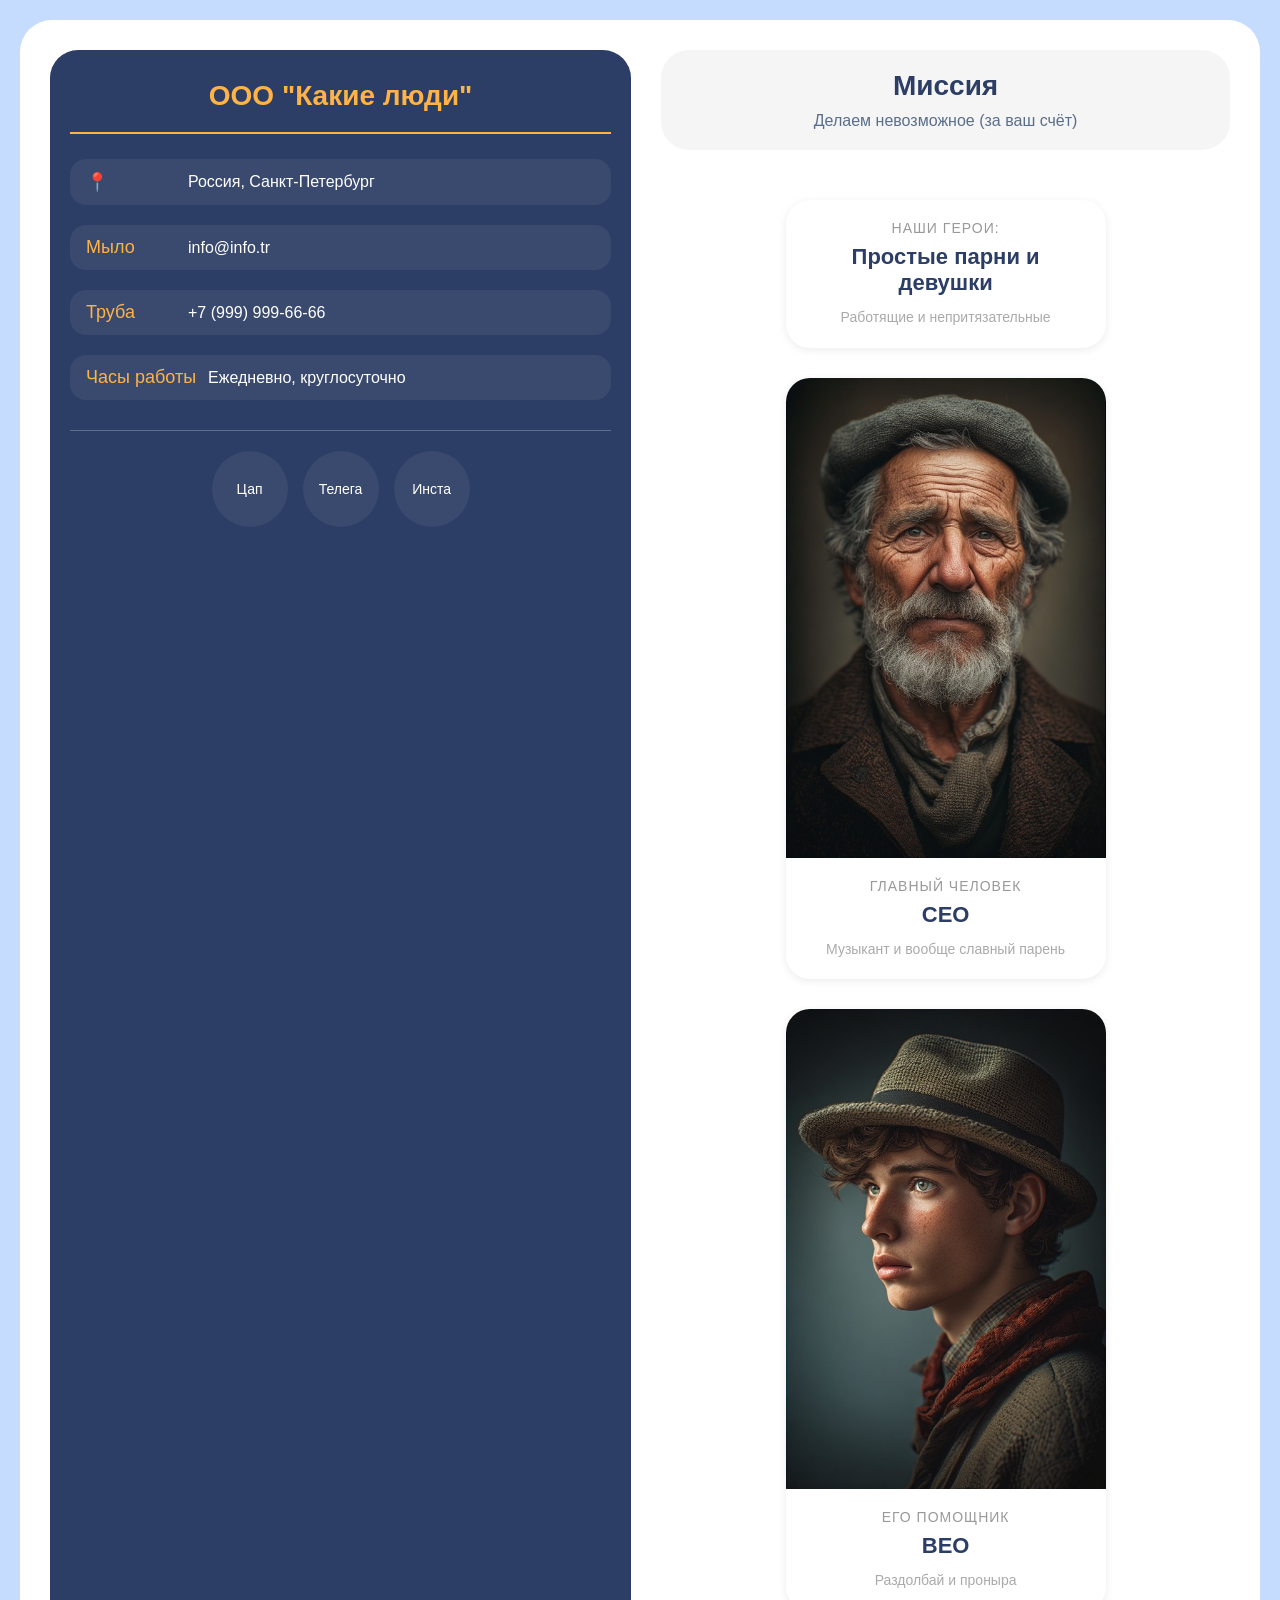
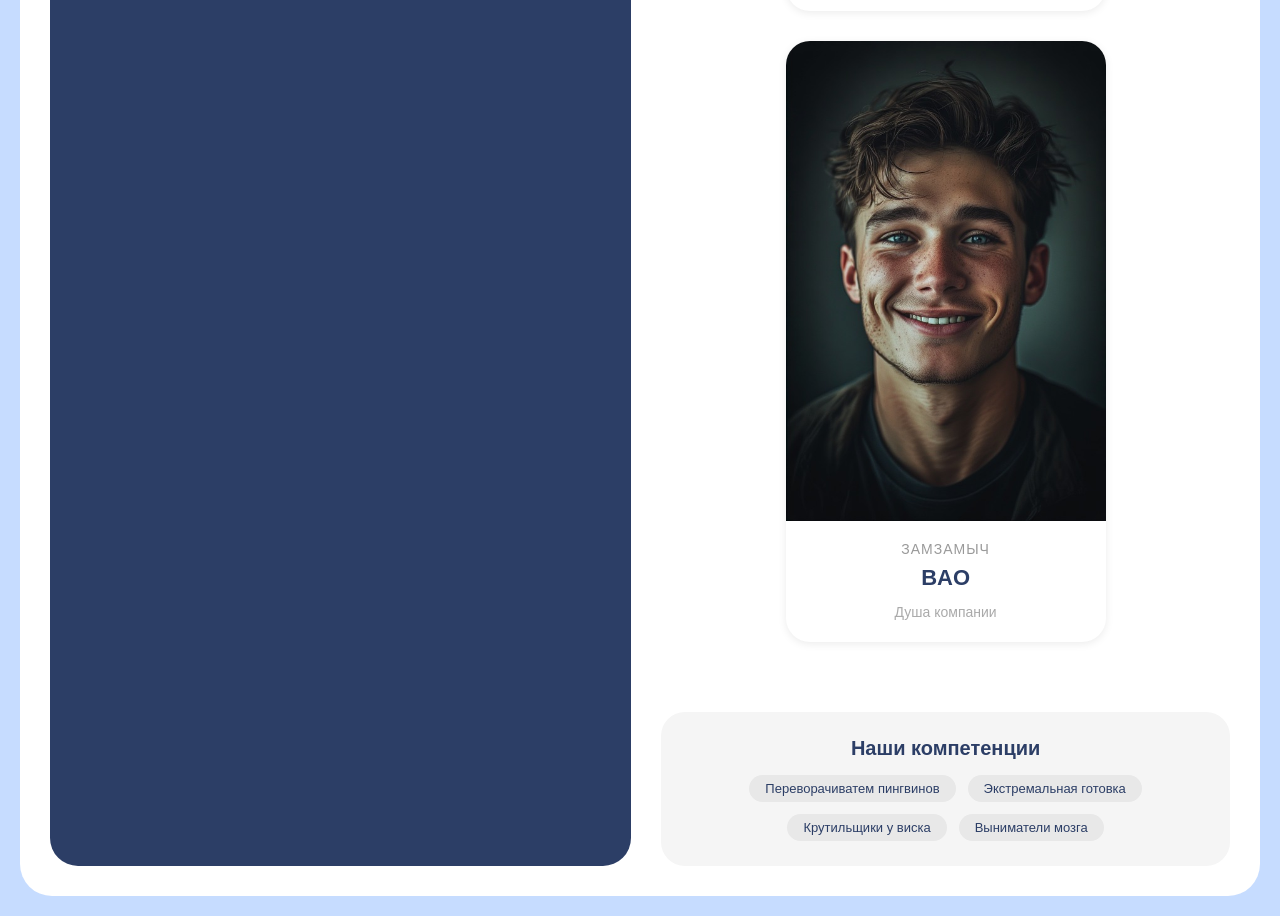
==== index.html @ 9b80a023 "first commit" ====
<!DOCTYPE html>
<html lang="ru">
  <head>
    <meta charset="UTF-8" />
    <meta name="viewport" content="width=device-width, initial-scale=1.0" />
    <title>Мой первый сайт</title>
    <link rel="stylesheet" href="style.css" />
  </head>
  <body>
    <div class="main">
      
      <div class="sidebar">
        <div class="sidebar-brand">
          <h2>ООО "Какие люди"</h2>
        </div>

        <div class="sidebar-item">
          <span class="sidebar-icon">📍</span>
          <span class="sidebar-text">Россия, Санкт-Петербург</span>
        </div>

        <div class="sidebar-item">
          <span class="sidebar-icon">Мыло</span>
          <span class="sidebar-text"> info@info.tr</span>
        </div>

        <div class="sidebar-item">
          <span class="sidebar-icon">Труба</span>
          <span class="sidebar-text">+7 (999) 999-66-66</span>
        </div>

        <div class="sidebar-item">
          <span class="sidebar-icon">Часы работы</span>
          <span class="sidebar-text">Ежедневно, круглосуточно</span>
        </div>

        <div class="sidebar-social">
          <div class="social-circle">Цап</div>
          <div class="social-circle">Телега</div>
          <div class="social-circle">Инста</div>
          
        </div>
      </div>

      
      <div class="main-content">
        <div class="welcome-text">
          <h1>Миссия</h1>
          <p>
            Делаем невозможное (за ваш счёт)
          </p>
        </div>
        
        <div class="card">
            
            <div class="card-text-field">
              <p class="card-text">Наши герои:</p>
              <p class="card-main-text">Простые парни и девушки</p>
              <div class="card-description">Работящие и непритязательные
            </div>
            </div>
          </div>
        
        <div class="card">
          <img
            class="card-img"
            src="./CEO.jpeg"
            
          />
          <div class="card-text-field">
            <p class="card-text">Главный человек</p>
            <p class="card-main-text">СЕО</p>
            <div class="card-description">
             Музыкант и вообще славный парень
            </div>
          </div>
        </div>

        
        <div class="card">
          <img
            class="card-img"
            src="./BEO.jpeg"
            
          />
          <div class="card-text-field">
            <p class="card-text">Его помощник</p>
            <p class="card-main-text">BEO</p>
            <div class="card-description">
              Раздолбай и проныра
            </div>
          </div>
        </div>

        
        <div class="card">
          <img
            class="card-img"
            src="./BAO.jpeg"
            
          />
          <div class="card-text-field">
            <p class="card-text">Замзамыч</p>
            <p class="card-main-text">BAO</p>
            <div class="card-description">
              Душа компании
            </div>
          </div>
        </div>

        
        <div class="skills-banner">
          <div class="skills-title">Наши компетенции</div>
          <div class="skills-list">
            <span class="skill-tag">Переворачиватем пингвинов</span>
            <span class="skill-tag">Экстремальная готовка</span>
            <span class="skill-tag">Крутильщики у виска</span>
            <span class="skill-tag">Выниматели мозга</span>
            
          </div>
          
        </div>
      </div>
    </div>
  </body>
</html>
---- style.css ----
body {
    background-color: #C6DCFF;
    font: 24px "calibri", "Segoe UI", sans-serif;
    font-weight: bold;
    margin: 0;
    min-height: 100vh;
    padding: 20px;
    box-sizing: border-box;
  }
  
  /* Основной контейнер */
  .main {
    display: flex;
    justify-content: space-between;
    gap: 30px;
    max-width: 1400px;
    margin: 0 auto;
    background-color: #FFFFFF;
    border-radius: 32px;
    padding: 30px;
  }
  
  /* Боковая панель */
  .sidebar {
    flex-grow: 1;
    background-color: #2C3E66;
    border-radius: 28px;
    padding: 30px 20px;
    color: #FFFFFF;
  }
  
  .sidebar-brand {
    text-align: center;
    padding-bottom: 20px;
    border-bottom: 2px solid #FFB347;
    margin-bottom: 25px;
  }
  
  .sidebar-brand h2 {
    font-size: 28px;
    margin: 0;
    font-weight: bold;
    color: #FFB347;
  }
  
  .sidebar-item {
    margin: 20px 0;
    padding: 12px 16px;
    background-color: #3A4A6E;
    border-radius: 16px;
    display: flex;
    align-items: center;
    gap: 12px;
  }
  
  .sidebar-icon {
    font-size: 18px;
    font-weight: normal;
    min-width: 90px;
    color: #FFB347;
  }
  
  .sidebar-text {
    font-size: 16px;
    font-weight: normal;
    color: #FFFFFF;
  }
  
  .sidebar-social {
    display: flex;
    justify-content: center;
    gap: 15px;
    margin-top: 30px;
    padding-top: 20px;
    border-top: 1px solid #5A6E8A;
  }
  
  .social-circle {
    width: 60px;
    height: 60px;
    background-color: #3A4A6E;
    border-radius: 50%;
    display: flex;
    align-items: center;
    justify-content: center;
    font-size: 14px;
    font-weight: normal;
    color: #FFFFFF;
    text-align: center;
    padding: 8px;
  }
  
  /* Основной контент */
  .main-content {
    display: flex;
    justify-content: center;
    align-items: flex-start;
    flex-wrap: wrap;
    gap: 30px;
    flex: 3;
  }
  
  /* Приветственный текст */
  .welcome-text {
    background-color: #F5F5F5;
    border-radius: 28px;
    padding: 20px;
    margin-bottom: 20px;
    text-align: center;
    width: 100%;
  }
  
  .welcome-text h1 {
    font-size: 28px;
    color: #2C3E66;
    margin: 0 0 10px 0;
    font-weight: bold;
  }
  
  .welcome-text p {
    font-size: 16px;
    color: #5A6E8A;
    font-weight: normal;
    margin: 0;
  }
  
  /* Карточки */
  .card {
    background-color: #FFFFFF;
    width: 320px;
    display: flex;
    flex-direction: column;
    border-radius: 24px;
    box-shadow: 0 2px 8px rgba(0, 0, 0, 0.08);
    overflow: hidden;
  }
  
  .card-img {
    width: 100%;
    height: auto;
    aspect-ratio: 512 / 768;
    object-fit: cover;
    display: block;
  }
  
  .card-text-field {
    padding: 20px;
    display: flex;
    flex-direction: column;
    align-items: center;
    gap: 8px;
  }
  
  .card-text {
    margin: 0;
    font-size: 14px;
    color: #999999;
    font-weight: normal;
    text-transform: uppercase;
    letter-spacing: 1px;
  }
  
  .card-main-text {
    margin: 0;
    font-size: 22px;
    font-weight: bold;
    text-align: center;
    color: #2C3E66;
  }
  
  .card-description {
    font-size: 14px;
    color: #AAAAAA;
    text-align: center;
    margin-top: 4px;
    font-weight: normal;
    line-height: 1.4;
  }
  
  /* Блок с навыками */
  .skills-banner {
    margin-top: 40px;
    padding: 25px;
    background-color: #F5F5F5;
    border-radius: 24px;
    text-align: center;
    width: 100%;
  }
  
  .skills-title {
    font-size: 20px;
    font-weight: bold;
    color: #2C3E66;
    margin-bottom: 15px;
  }
  
  .skills-list {
    display: flex;
    flex-wrap: wrap;
    justify-content: center;
    gap: 12px;
  }
  
  .skill-tag {
    background-color: #E8E8E8;
    padding: 6px 16px;
    border-radius: 20px;
    font-size: 13px;
    font-weight: normal;
    color: #2C3E66;
  }
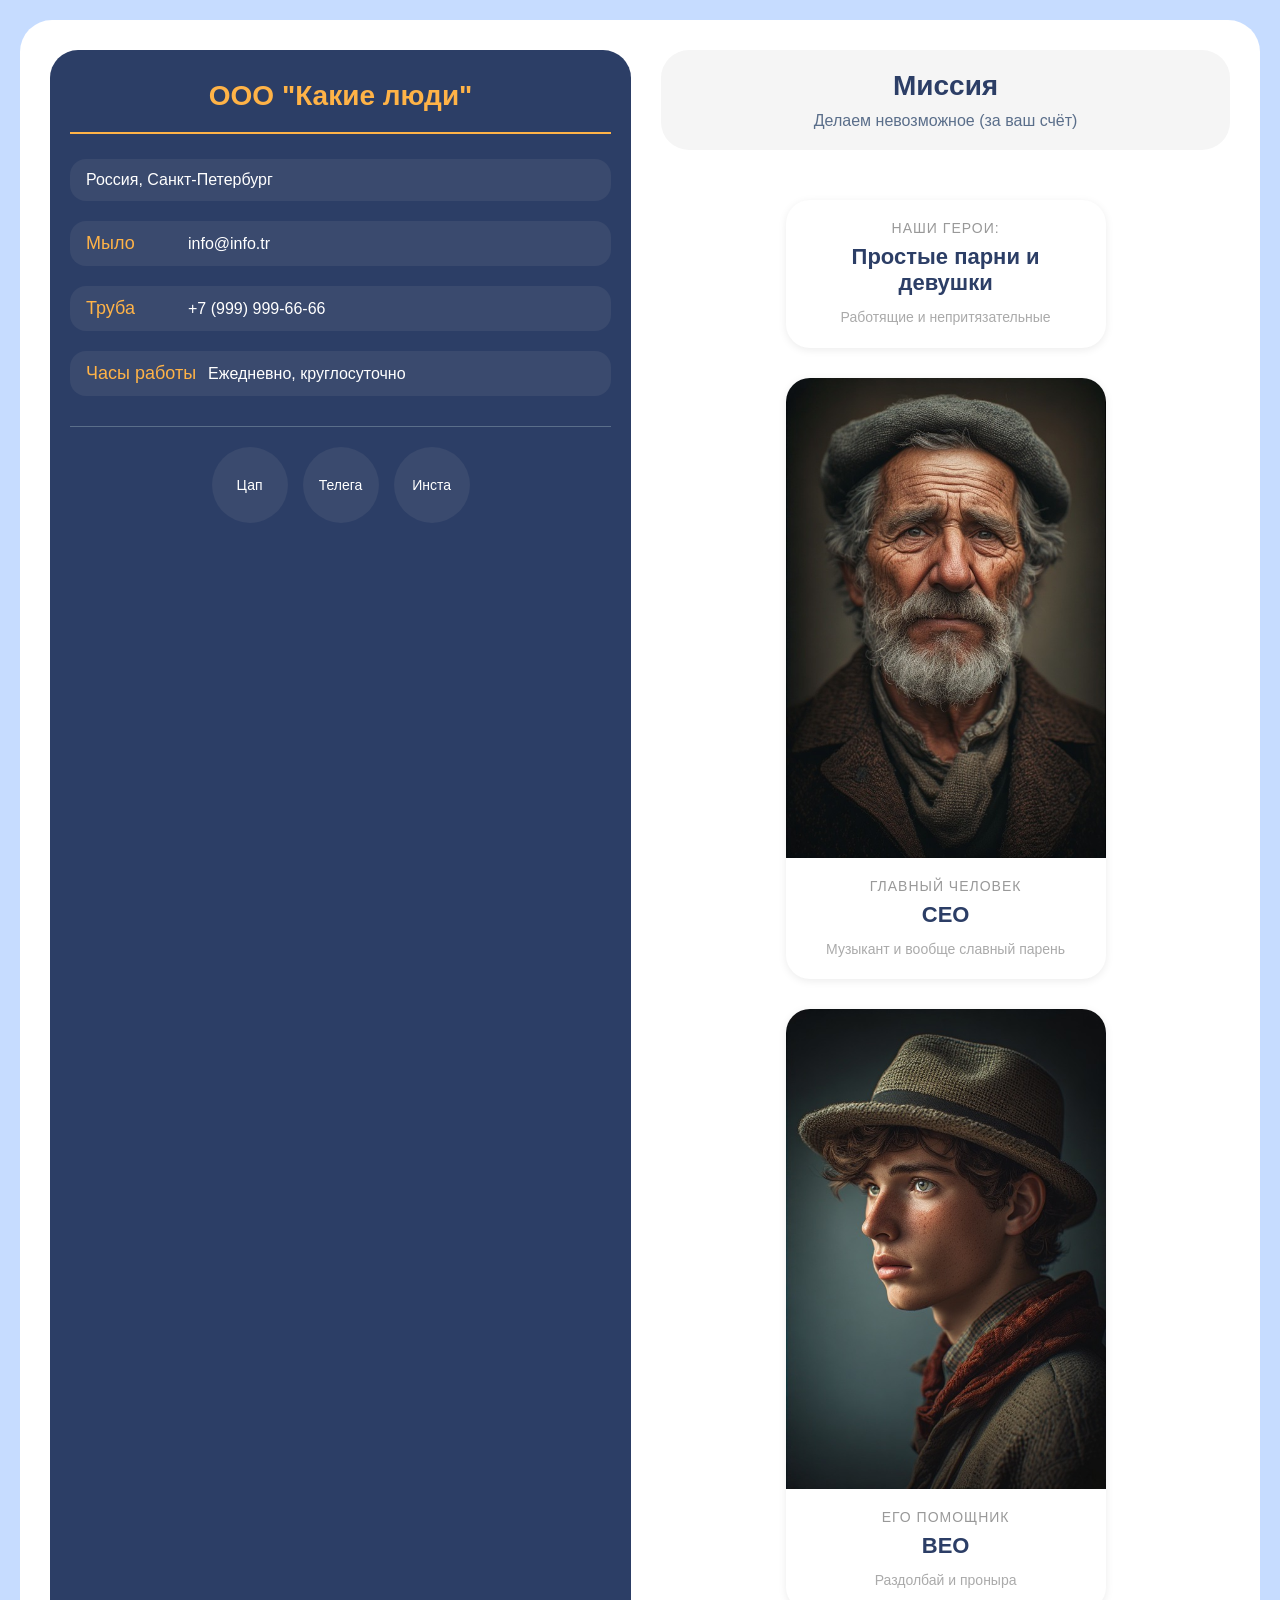
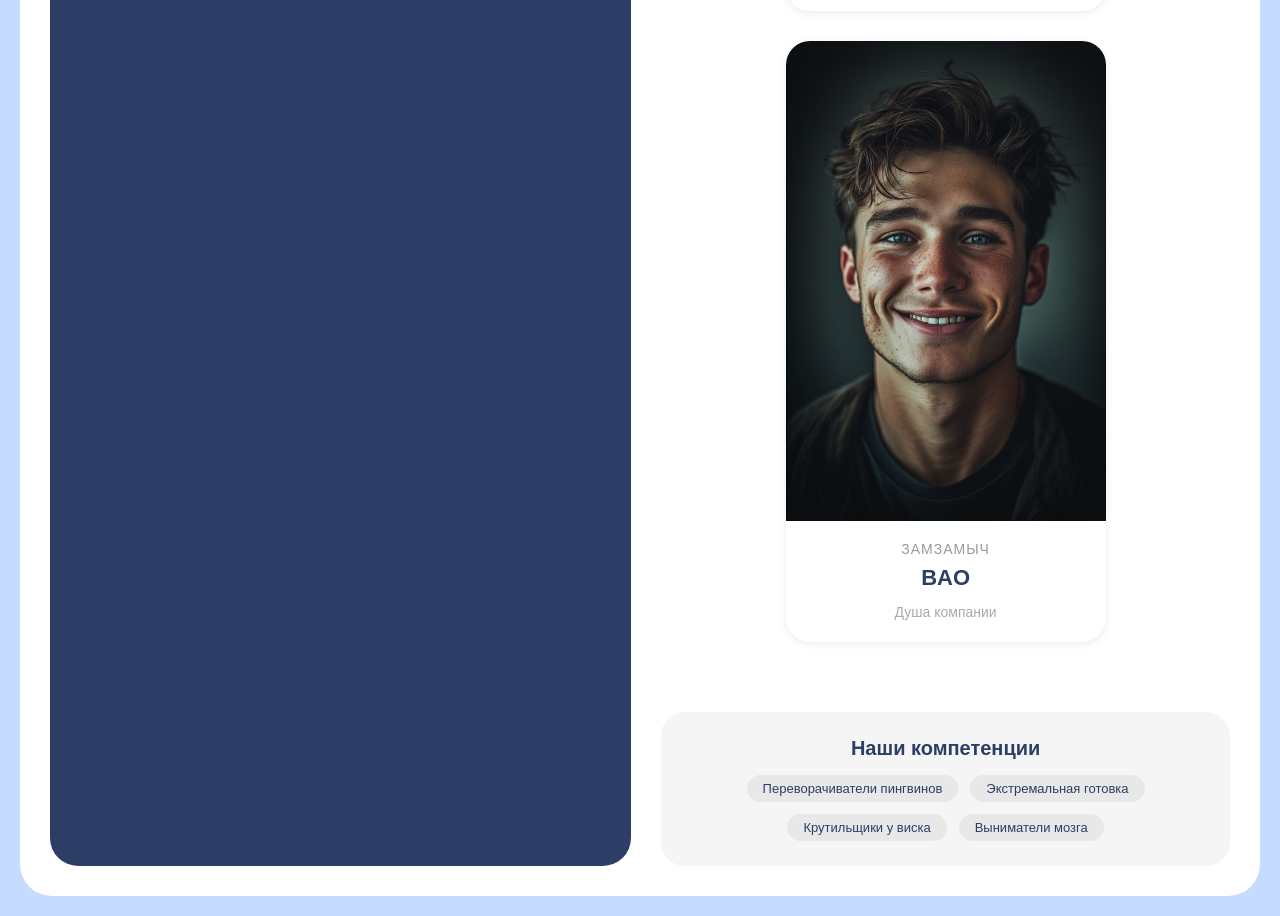
==== commit 33d0e554: "Correct some mistakes" ====
--- a/index.html
+++ b/index.html
@@ -15,7 +15,7 @@
         </div>
 
         <div class="sidebar-item">
-          <span class="sidebar-icon">📍</span>
+          
           <span class="sidebar-text">Россия, Санкт-Петербург</span>
         </div>
 
@@ -112,7 +112,7 @@
         <div class="skills-banner">
           <div class="skills-title">Наши компетенции</div>
           <div class="skills-list">
-            <span class="skill-tag">Переворачиватем пингвинов</span>
+            <span class="skill-tag">Переворачиватели пингвинов</span>
             <span class="skill-tag">Экстремальная готовка</span>
             <span class="skill-tag">Крутильщики у виска</span>
             <span class="skill-tag">Выниматели мозга</span>
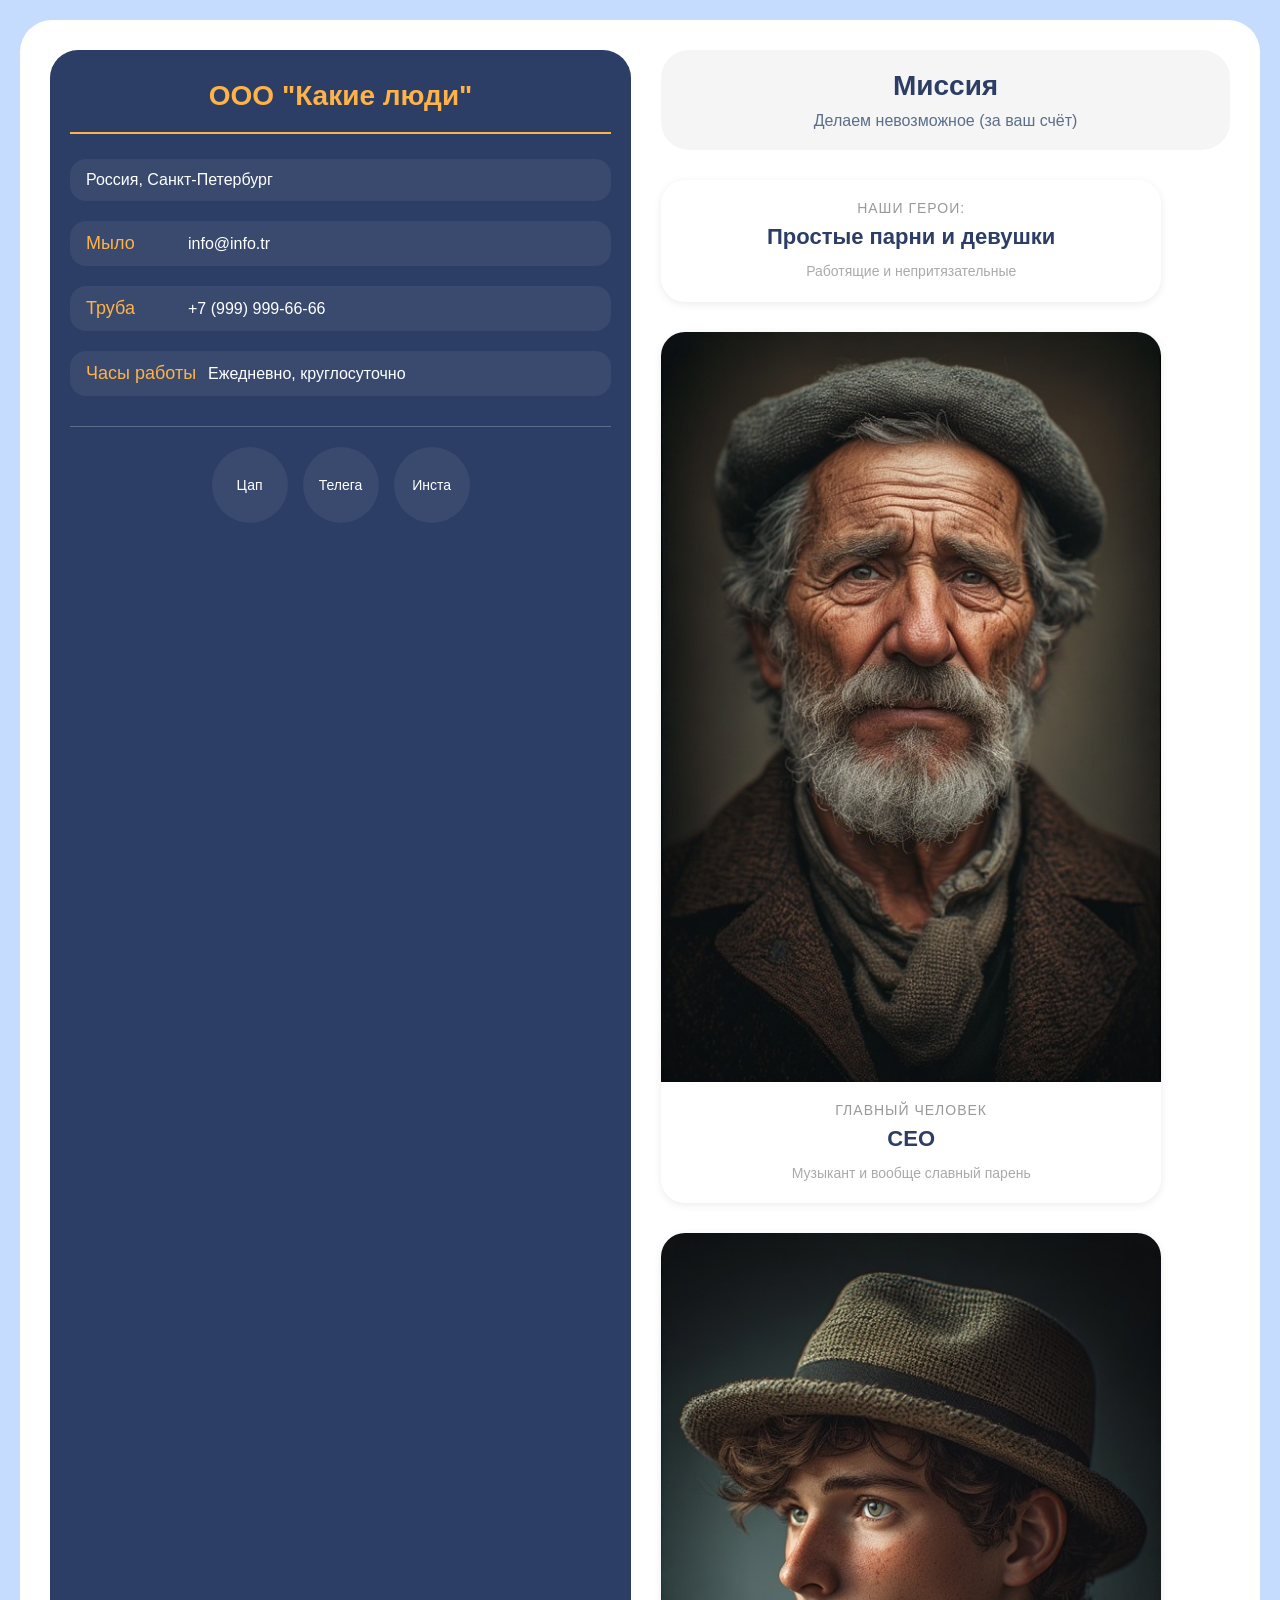
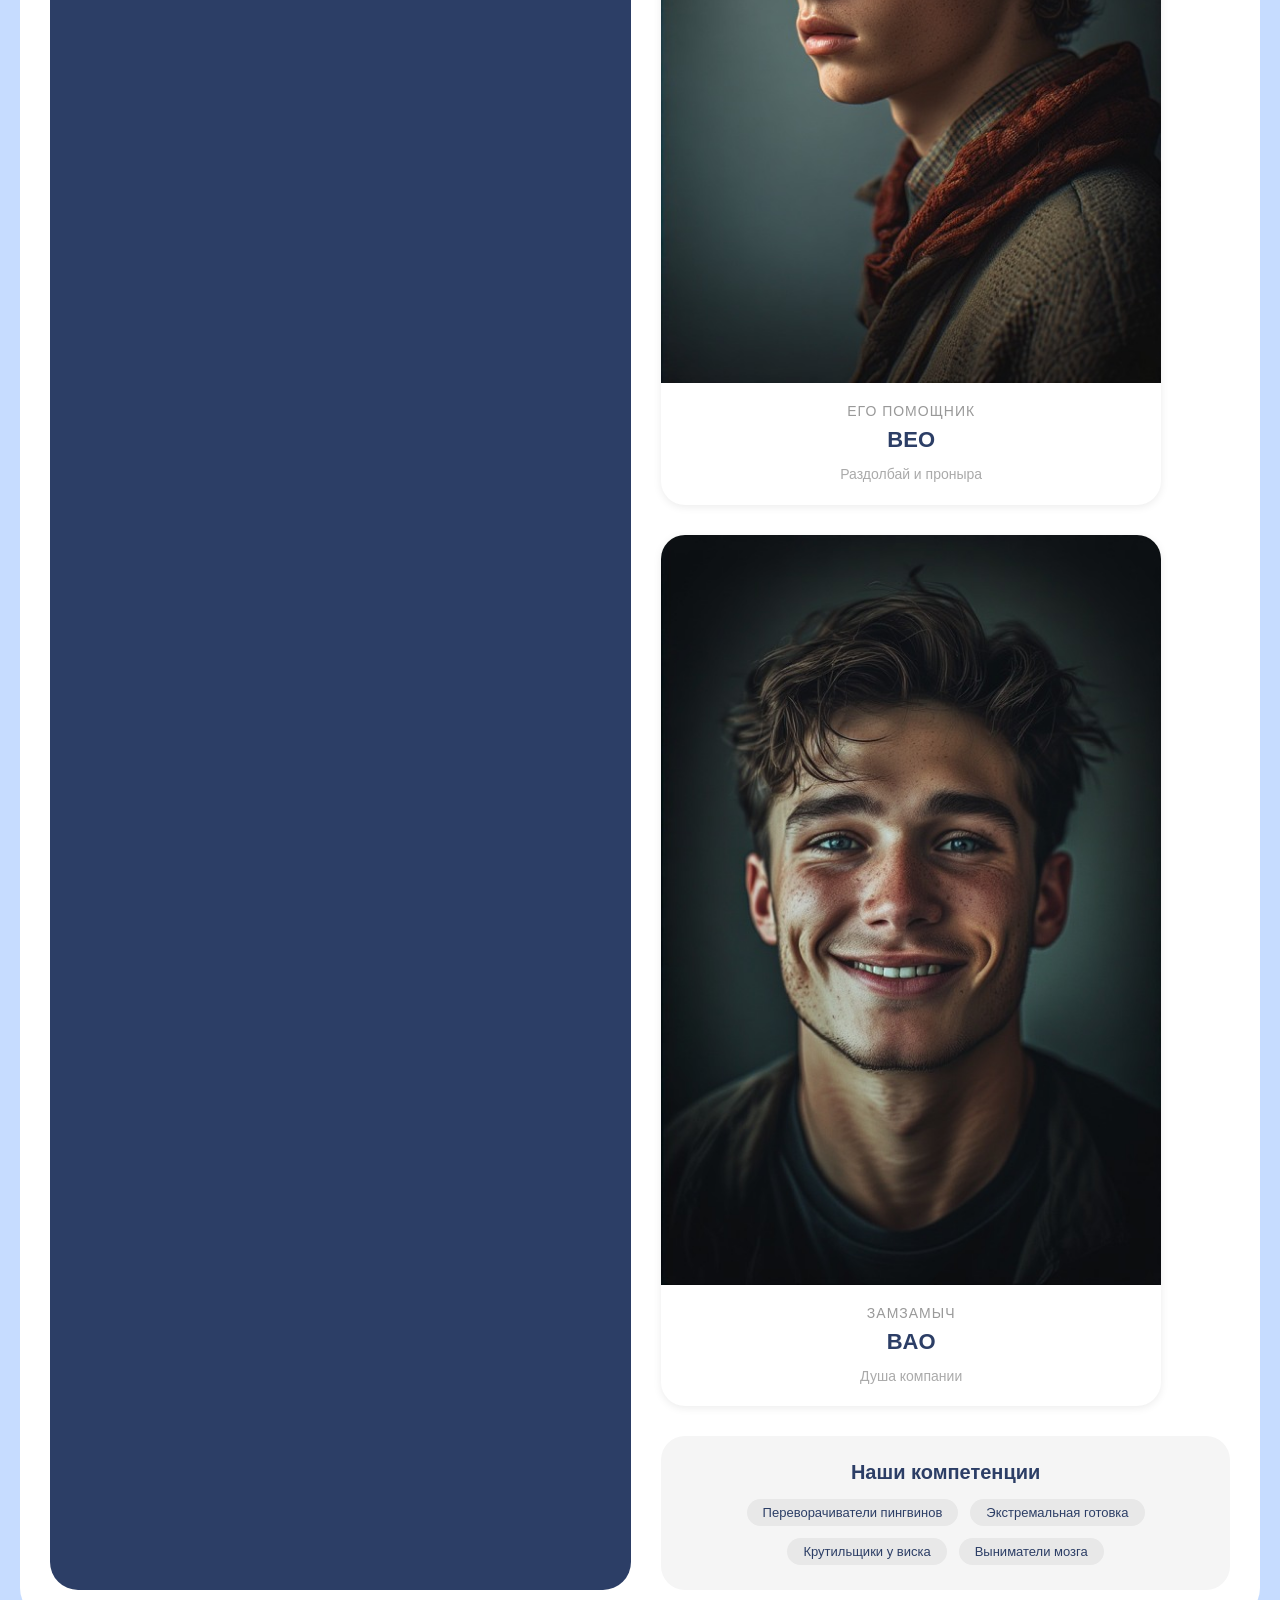
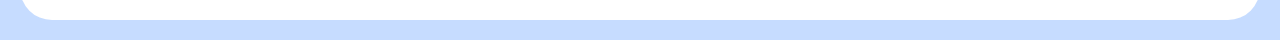
==== commit 047471c6: "fix_some_bugs_in_css_add_voting" ====
--- a/index.html
+++ b/index.html
@@ -116,11 +116,33 @@
             <span class="skill-tag">Экстремальная готовка</span>
             <span class="skill-tag">Крутильщики у виска</span>
             <span class="skill-tag">Выниматели мозга</span>
-            
+            </div>
+        </div>
+        </div>
+        
+        <!-- <div class="voting">
+            <form action="to.html" method="get" class="voting-form">
+            <div class="voting-title">Голосовалка. Если включат чебурнет?</div>
+            <div class="voting-list">
+              <label class="voting-tag">
+                <input type="radio" name="vote" value="radio" /> Куплю рацию и карту
+              </label>
+              <label class="voting-tag">
+                <input type="radio" name="vote" value="internet" /> Куплю интернет
+              </label>
+              <label class="voting-tag">
+                <input type="radio" name="vote" value="nothing" /> Ничего не буду покупать
+              </label>
+              <label class="voting-tag">
+                <input type="radio" name="vote" value="dacha" /> Поеду на дачу
+              </label>
+            </div>
+            <button class="vote-submit">Проголосовать</button>
           </div>
-          
-        </div>
-      </div>
+        </form> -->
+
+
+    </div>
     </div>
   </body>
 </html>
--- a/style.css
+++ b/style.css
@@ -1,4 +1,3 @@
-
 body {
     background-color: #C6DCFF;
     font: 24px "calibri", "Segoe UI", sans-serif;
@@ -9,7 +8,7 @@
     box-sizing: border-box;
   }
   
-  /* Основной контейнер */
+  /* Main */
   .main {
     display: flex;
     justify-content: space-between;
@@ -19,9 +18,10 @@
     background-color: #FFFFFF;
     border-radius: 32px;
     padding: 30px;
-  }
-  
-  /* Боковая панель */
+    box-sizing: border-box;
+  }
+  
+  /* Sidebar */
   .sidebar {
     flex-grow: 1;
     background-color: #2C3E66;
@@ -91,24 +91,26 @@
     padding: 8px;
   }
   
-  /* Основной контент */
+  /* Main content - ИСПРАВЛЕНО */
   .main-content {
     display: flex;
     justify-content: center;
-    align-items: flex-start;
-    flex-wrap: wrap;
+    flex-direction: column;
     gap: 30px;
     flex: 3;
-  }
-  
-  /* Приветственный текст */
+    min-width: 0;
+    box-sizing: border-box;
+    width: 100%;
+  }
+  
+  /* Welcome text - ИСПРАВЛЕНО */
   .welcome-text {
     background-color: #F5F5F5;
     border-radius: 28px;
     padding: 20px;
-    margin-bottom: 20px;
-    text-align: center;
-    width: 100%;
+    text-align: center;
+    width: 100%;
+    box-sizing: border-box;
   }
   
   .welcome-text h1 {
@@ -125,15 +127,17 @@
     margin: 0;
   }
   
-  /* Карточки */
+  /* Cards */
   .card {
     background-color: #FFFFFF;
-    width: 320px;
+    width: 100%;
+    max-width: 500px;
     display: flex;
     flex-direction: column;
     border-radius: 24px;
     box-shadow: 0 2px 8px rgba(0, 0, 0, 0.08);
     overflow: hidden;
+    box-sizing: border-box;
   }
   
   .card-img {
@@ -150,6 +154,7 @@
     flex-direction: column;
     align-items: center;
     gap: 8px;
+    box-sizing: border-box;
   }
   
   .card-text {
@@ -178,14 +183,15 @@
     line-height: 1.4;
   }
   
-  /* Блок с навыками */
+  /* Skills - ИСПРАВЛЕНО */
   .skills-banner {
-    margin-top: 40px;
+    margin-top: 0;
     padding: 25px;
     background-color: #F5F5F5;
     border-radius: 24px;
     text-align: center;
     width: 100%;
+    box-sizing: border-box;
   }
   
   .skills-title {
@@ -209,4 +215,66 @@
     font-size: 13px;
     font-weight: normal;
     color: #2C3E66;
-  }+  }
+
+/*Voting
+
+  
+.voting {
+    margin-top: 0;
+    padding: 25px;
+    background-color: #F5F5F5;
+    border-radius: 24px;
+    width: 100%;
+  }
+  
+  .voting-title {
+    font-size: 18px;
+    font-weight: bold;
+    color: #2C3E66;
+    margin-bottom: 20px;
+    text-align: center;
+  }
+  
+  .voting-list {
+    display: flex;
+    flex-direction: column;
+    gap: 12px;
+    margin-bottom: 20px;
+  }
+  
+  .voting-tag {
+    display: flex;
+    align-items: center;
+    gap: 12px;
+    font-size: 16px;
+    font-weight: normal;
+    color: #2C3E66;
+    cursor: pointer;
+    padding: 8px 12px;
+    border-radius: 12px;
+    transition: background-color 0.2s;
+  }
+  
+ 
+  .voting-tag input[type="radio"] {
+    width: 18px;
+    height: 18px;
+    cursor: pointer;
+    accent-color: #FFB347;
+  }
+  
+  .vote-submit {
+    display: block;
+    width: 100%;
+    padding: 12px;
+    background-color: #FFB347;
+    color: #2C3E66;
+    border: none;
+    border-radius: 40px;
+    font-size: 16px;
+    font-weight: bold;
+    cursor: pointer;
+    transition: background-color 0.2s;
+  }
+  */
